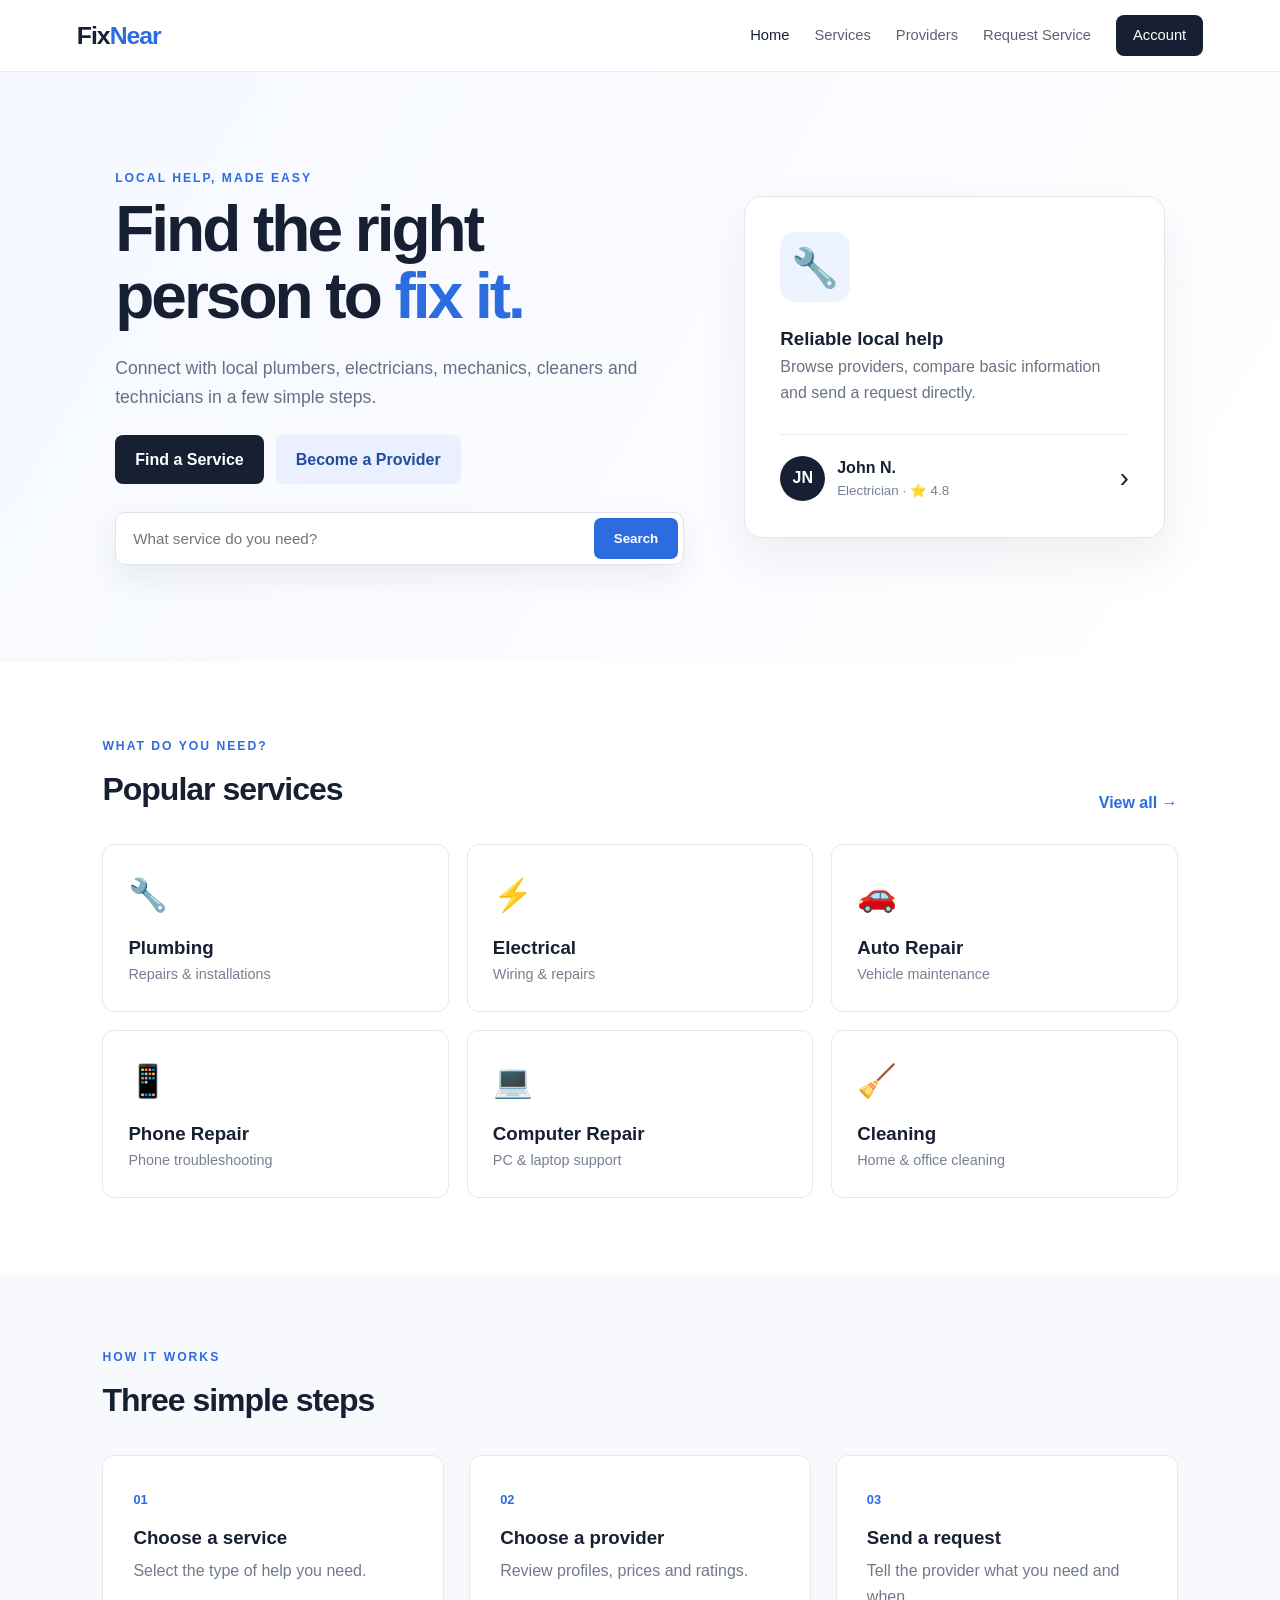
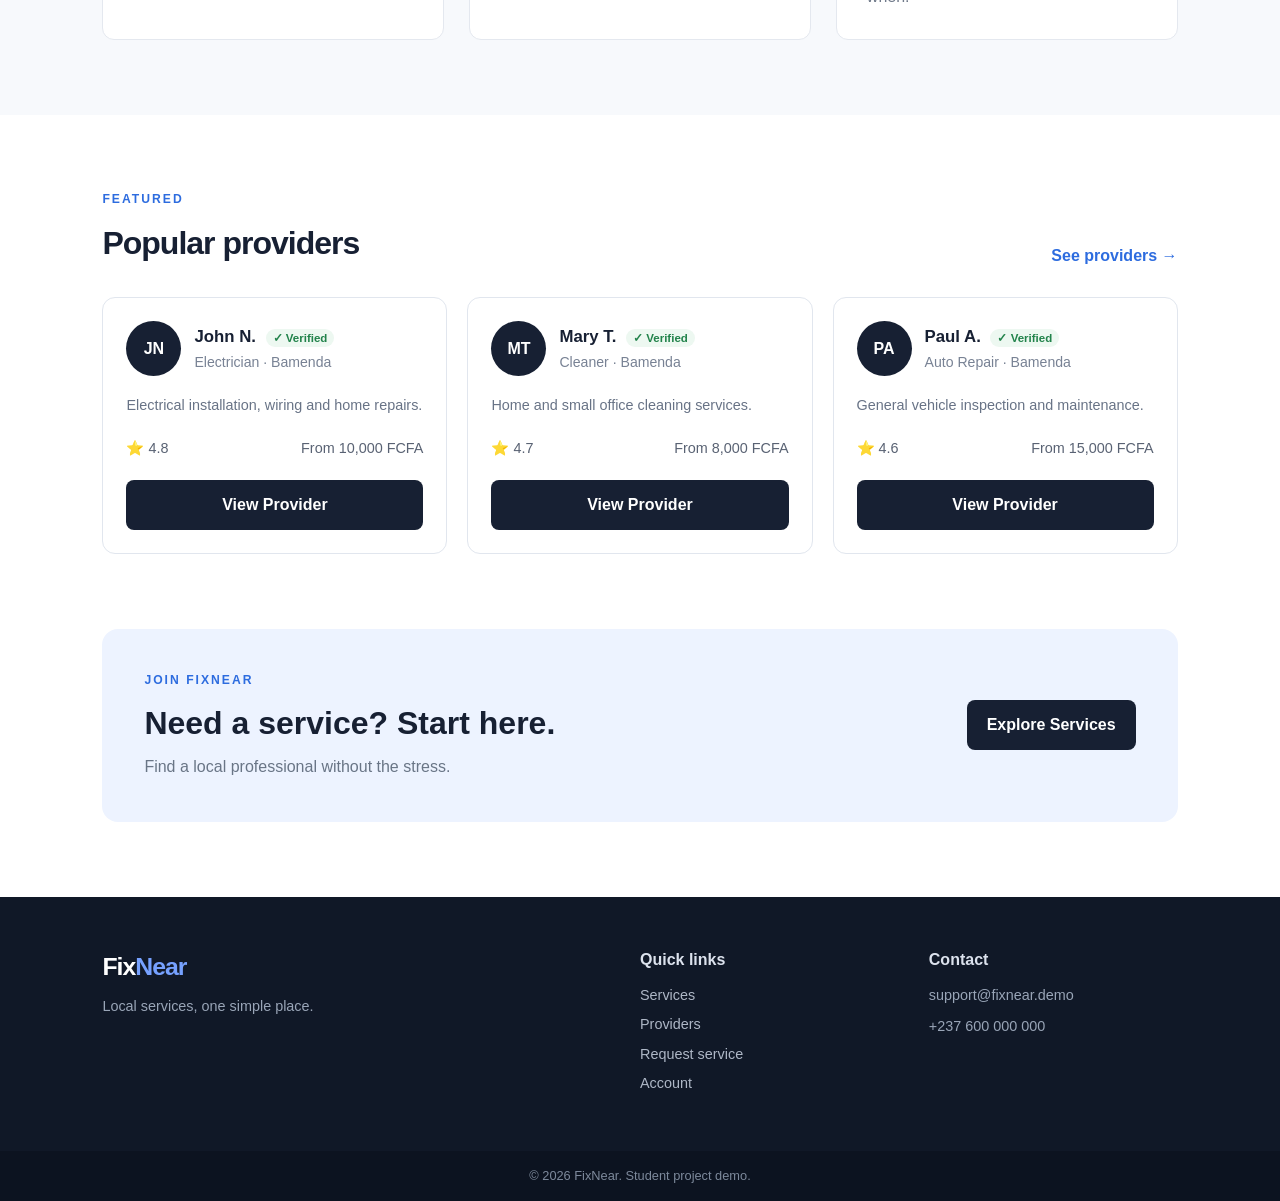
==== index.html @ 838c990a "Cyril: i am done with the homepage" ====
<!DOCTYPE html>
<html lang="en">
<head>
  <meta charset="UTF-8">
  <meta name="viewport" content="width=device-width, initial-scale=1.0">
  <meta name="description" content="FixNear - Find reliable local service providers near you.">
  <title>FixNear | Find Local Service Providers</title>
  <link rel="stylesheet" href="css/style.css">
</head>
<body>

<header class="navbar">
  <a class="logo" href="index.html">Fix<span>Near</span></a>

  <button class="menu-toggle" id="menuToggle" aria-label="Open navigation">☰</button>

  <nav id="navMenu">
    <!-- These links stay here so the other team members can add their pages later. -->
    <a class="active" href="index.html">Home</a>
    <a href="services.html">Services</a>
    <a href="providers.html">Providers</a>
    <a href="request.html">Request Service</a>
    <a href="account.html" class="nav-btn">Account</a>
  </nav>
</header>

<main>

  <section class="hero">
    <div class="hero-content">
      <p class="eyebrow">LOCAL HELP, MADE EASY</p>
      <h1>Find the right person to <span>fix it.</span></h1>
      <p class="hero-text">
        Connect with local plumbers, electricians, mechanics, cleaners
        and technicians in a few simple steps.
      </p>

      <div class="hero-actions">
        <a href="services.html" class="btn primary">Find a Service</a>
        <a href="account.html?mode=provider" class="btn secondary">Become a Provider</a>
      </div>

      <div class="search-box">
        <input id="homeSearch" type="text" placeholder="What service do you need?">
        <button id="homeSearchBtn">Search</button>
      </div>
    </div>

    <div class="hero-card">
      <div class="mini-icon">🔧</div>
      <h3>Reliable local help</h3>
      <p>Browse providers, compare basic information and send a request directly.</p>

      <div class="mini-provider">
        <div class="avatar">JN</div>
        <div>
          <strong>John N.</strong>
          <small>Electrician · ⭐ 4.8</small>
        </div>
        <span>›</span>
      </div>
    </div>
  </section>

  <section class="section">
    <div class="section-heading">
      <div>
        <p class="eyebrow">WHAT DO YOU NEED?</p>
        <h2>Popular services</h2>
      </div>
      <a href="services.html">View all →</a>
    </div>

    <div class="service-grid">
      <a class="service-card" href="providers.html?service=Plumbing">
        <span>🔧</span>
        <h3>Plumbing</h3>
        <p>Repairs & installations</p>
      </a>

      <a class="service-card" href="providers.html?service=Electrical">
        <span>⚡</span>
        <h3>Electrical</h3>
        <p>Wiring & repairs</p>
      </a>

      <a class="service-card" href="providers.html?service=Auto%20Repair">
        <span>🚗</span>
        <h3>Auto Repair</h3>
        <p>Vehicle maintenance</p>
      </a>

      <a class="service-card" href="providers.html?service=Phone%20Repair">
        <span>📱</span>
        <h3>Phone Repair</h3>
        <p>Phone troubleshooting</p>
      </a>

      <a class="service-card" href="providers.html?service=Computer%20Repair">
        <span>💻</span>
        <h3>Computer Repair</h3>
        <p>PC & laptop support</p>
      </a>

      <a class="service-card" href="providers.html?service=Cleaning">
        <span>🧹</span>
        <h3>Cleaning</h3>
        <p>Home & office cleaning</p>
      </a>
    </div>
  </section>

  <section class="section light">
    <div class="section-heading">
      <div>
        <p class="eyebrow">HOW IT WORKS</p>
        <h2>Three simple steps</h2>
      </div>
    </div>

    <div class="steps">
      <div class="step">
        <b>01</b>
        <h3>Choose a service</h3>
        <p>Select the type of help you need.</p>
      </div>

      <div class="step">
        <b>02</b>
        <h3>Choose a provider</h3>
        <p>Review profiles, prices and ratings.</p>
      </div>

      <div class="step">
        <b>03</b>
        <h3>Send a request</h3>
        <p>Tell the provider what you need and when.</p>
      </div>
    </div>
  </section>

  <section class="section">
    <div class="section-heading">
      <div>
        <p class="eyebrow">FEATURED</p>
        <h2>Popular providers</h2>
      </div>
      <a href="providers.html">See providers →</a>
    </div>

    <div class="provider-grid">

      <article class="provider-card">
        <div class="provider-top">
          <div class="avatar">JN</div>
          <div>
            <h3>John N. <span class="verified">✓ Verified</span></h3>
            <p class="muted">Electrician · Bamenda</p>
          </div>
        </div>
        <p class="provider-description">Electrical installation, wiring and home repairs.</p>
        <div class="provider-info">
          <span>⭐ 4.8</span>
          <span>From 10,000 FCFA</span>
        </div>
        <a href="providers.html?provider=1" class="btn primary full">View Provider</a>
      </article>

      <article class="provider-card">
        <div class="provider-top">
          <div class="avatar">MT</div>
          <div>
            <h3>Mary T. <span class="verified">✓ Verified</span></h3>
            <p class="muted">Cleaner · Bamenda</p>
          </div>
        </div>
        <p class="provider-description">Home and small office cleaning services.</p>
        <div class="provider-info">
          <span>⭐ 4.7</span>
          <span>From 8,000 FCFA</span>
        </div>
        <a href="providers.html?provider=2" class="btn primary full">View Provider</a>
      </article>

      <article class="provider-card">
        <div class="provider-top">
          <div class="avatar">PA</div>
          <div>
            <h3>Paul A. <span class="verified">✓ Verified</span></h3>
            <p class="muted">Auto Repair · Bamenda</p>
          </div>
        </div>
        <p class="provider-description">General vehicle inspection and maintenance.</p>
        <div class="provider-info">
          <span>⭐ 4.6</span>
          <span>From 15,000 FCFA</span>
        </div>
        <a href="providers.html?provider=3" class="btn primary full">View Provider</a>
      </article>

    </div>
  </section>

  <section class="cta">
    <div>
      <p class="eyebrow">JOIN FIXNEAR</p>
      <h2>Need a service? Start here.</h2>
      <p>Find a local professional without the stress.</p>
    </div>
    <a href="services.html" class="btn primary">Explore Services</a>
  </section>

</main>

<footer>
  <div>
    <a class="logo footer-logo" href="index.html">Fix<span>Near</span></a>
    <p>Local services, one simple place.</p>
  </div>

  <div>
    <strong>Quick links</strong>
    <a href="services.html">Services</a>
    <a href="providers.html">Providers</a>
    <a href="request.html">Request service</a>
    <a href="account.html">Account</a>
  </div>

  <div>
    <strong>Contact</strong>
    <p>support@fixnear.demo</p>
    <p>+237 600 000 000</p>
  </div>
</footer>

<div class="copyright">© 2026 FixNear. Student project demo.</div>

<script src="js/script.js"></script>
</body>
</html>
---- css/style.css ----
* {
  box-sizing: border-box;
  margin: 0;
  padding: 0;
}

html {
  scroll-behavior: smooth;
}

body {
  font-family: Inter, Arial, sans-serif;
  color: #172033;
  background: #fff;
  line-height: 1.6;
}

a {
  text-decoration: none;
  color: inherit;
}

.navbar {
  height: 72px;
  display: flex;
  align-items: center;
  justify-content: space-between;
  padding: 0 6%;
  border-bottom: 1px solid #e8ebf0;
  background: #fff;
  position: sticky;
  top: 0;
  z-index: 100;
}

.logo {
  font-size: 1.55rem;
  font-weight: 800;
  letter-spacing: -1px;
}

.logo span {
  color: #2d6cdf;
}

.navbar nav {
  display: flex;
  align-items: center;
  gap: 25px;
}

.navbar nav a {
  font-size: .92rem;
  color: #596273;
}

.navbar nav a:hover,
.navbar nav a.active {
  color: #172033;
}

.nav-btn {
  padding: 9px 17px !important;
  background: #172033;
  color: #fff !important;
  border-radius: 8px;
}

.menu-toggle {
  display: none;
  border: 0;
  background: none;
  font-size: 1.5rem;
  cursor: pointer;
}

.hero {
  min-height: 590px;
  background: linear-gradient(120deg, #f5f8ff, #fff);
  display: grid;
  grid-template-columns: 1.15fr .85fr;
  gap: 60px;
  align-items: center;
  padding: 70px 9%;
}

.hero h1 {
  font-size: clamp(2.7rem, 5vw, 4.8rem);
  line-height: 1.05;
  letter-spacing: -3px;
  max-width: 700px;
}

.hero h1 span {
  color: #2d6cdf;
}

.hero-text {
  font-size: 1.1rem;
  color: #667085;
  max-width: 600px;
  margin: 24px 0;
}

.eyebrow {
  font-size: .76rem;
  font-weight: 800;
  letter-spacing: 2px;
  color: #2d6cdf;
  margin-bottom: 8px;
}

.hero-actions {
  display: flex;
  gap: 12px;
  margin-bottom: 28px;
}

.btn {
  display: inline-block;
  border: 0;
  border-radius: 8px;
  padding: 12px 20px;
  font-weight: 700;
  cursor: pointer;
  text-align: center;
}

.primary {
  background: #172033;
  color: #fff;
}

.secondary {
  background: #eaf0ff;
  color: #214d9f;
}

.full {
  width: 100%;
}

.search-box {
  display: flex;
  background: #fff;
  border: 1px solid #e0e5ed;
  border-radius: 10px;
  padding: 5px;
  max-width: 570px;
  box-shadow: 0 12px 30px rgba(23, 32, 51, .07);
}

.search-box input {
  flex: 1;
  border: 0;
  padding: 12px;
  outline: 0;
  font-size: .95rem;
}

.search-box button {
  border: 0;
  border-radius: 7px;
  background: #2d6cdf;
  color: #fff;
  padding: 0 20px;
  font-weight: 700;
  cursor: pointer;
}

.hero-card {
  background: #fff;
  border: 1px solid #e2e7ef;
  border-radius: 18px;
  padding: 35px;
  box-shadow: 0 20px 50px rgba(23, 32, 51, .07);
}

.mini-icon {
  font-size: 2.4rem;
  background: #eef4ff;
  width: 70px;
  height: 70px;
  display: grid;
  place-items: center;
  border-radius: 15px;
  margin-bottom: 22px;
}

.hero-card p {
  color: #687386;
}

.mini-provider {
  margin-top: 28px;
  border-top: 1px solid #e9edf3;
  padding-top: 20px;
  display: flex;
  align-items: center;
  gap: 12px;
}

.mini-provider span {
  margin-left: auto;
  font-size: 1.7rem;
}

.avatar {
  width: 45px;
  height: 45px;
  border-radius: 50%;
  background: #172033;
  color: #fff;
  display: grid;
  place-items: center;
  font-weight: 800;
}

.mini-provider small {
  display: block;
  color: #758093;
}

.section {
  padding: 75px 8%;
}

.section.light {
  background: #f7f9fc;
}

.section-heading {
  display: flex;
  justify-content: space-between;
  align-items: end;
  margin-bottom: 28px;
}

.section-heading h2 {
  font-size: 2rem;
  letter-spacing: -1px;
}

.section-heading > a {
  color: #2d6cdf;
  font-weight: 700;
}

.service-grid {
  display: grid;
  grid-template-columns: repeat(3, 1fr);
  gap: 18px;
}

.service-card {
  padding: 25px;
  background: #fff;
  border: 1px solid #e3e7ee;
  border-radius: 12px;
  transition: .2s;
}

.service-card:hover {
  transform: translateY(-3px);
  box-shadow: 0 12px 25px rgba(23, 32, 51, .06);
}

.service-card span {
  font-size: 2rem;
}

.service-card h3 {
  margin-top: 12px;
}

.service-card p {
  color: #758093;
  font-size: .9rem;
}

.steps {
  display: grid;
  grid-template-columns: repeat(3, 1fr);
  gap: 25px;
}

.step {
  background: #fff;
  border: 1px solid #e4e8ef;
  padding: 30px;
  border-radius: 12px;
}

.step b {
  color: #2d6cdf;
  font-size: .8rem;
}

.step h3 {
  margin: 12px 0 5px;
}

.step p {
  color: #707a8a;
}

.provider-grid {
  display: grid;
  grid-template-columns: repeat(3, 1fr);
  gap: 20px;
}

.provider-card {
  border: 1px solid #e1e6ee;
  border-radius: 13px;
  padding: 23px;
  background: #fff;
}

.provider-top {
  display: flex;
  align-items: center;
  gap: 13px;
}

.provider-card .avatar {
  width: 55px;
  height: 55px;
}

.provider-card h3 {
  font-size: 1.05rem;
}

.muted {
  color: #788294;
  font-size: .88rem;
}

.verified {
  font-size: .72rem;
  background: #edf8f1;
  color: #22834b;
  padding: 3px 7px;
  border-radius: 20px;
  margin-left: 5px;
}

.provider-description {
  color: #687386;
  font-size: .9rem;
  margin: 18px 0;
}

.provider-info {
  display: flex;
  justify-content: space-between;
  margin: 20px 0;
  color: #596273;
  font-size: .9rem;
}

.cta {
  margin: 0 8% 75px;
  padding: 42px;
  border-radius: 16px;
  background: #edf3ff;
  display: flex;
  justify-content: space-between;
  align-items: center;
  gap: 25px;
}

.cta h2 {
  font-size: 2rem;
  margin-bottom: 5px;
}

.cta p:last-child {
  color: #697586;
}

footer {
  background: #101827;
  color: #dce2ed;
  padding: 50px 8%;
  display: grid;
  grid-template-columns: 2fr 1fr 1fr;
  gap: 40px;
}

.footer-logo {
  color: #fff;
}

.footer-logo span {
  color: #76a1ff;
}

footer p {
  color: #99a5b7;
  font-size: .9rem;
  margin-top: 8px;
}

footer strong {
  display: block;
  margin-bottom: 12px;
}

footer a:not(.logo) {
  display: block;
  color: #aeb7c6;
  font-size: .9rem;
  margin: 6px 0;
}

.copyright {
  text-align: center;
  padding: 15px;
  background: #0c1320;
  color: #7d899b;
  font-size: .8rem;
}

@media (max-width: 800px) {
  .navbar {
    padding: 0 5%;
  }

  .menu-toggle {
    display: block;
  }

  .navbar nav {
    display: none;
    position: absolute;
    top: 72px;
    left: 0;
    right: 0;
    background: #fff;
    padding: 18px 5%;
    flex-direction: column;
    align-items: stretch;
    border-bottom: 1px solid #e4e8ef;
  }

  .navbar nav.show {
    display: flex;
  }

  .hero {
    grid-template-columns: 1fr;
    padding: 55px 6%;
    gap: 35px;
  }

  .hero h1 {
    letter-spacing: -2px;
  }

  .service-grid,
  .provider-grid,
  .steps {
    grid-template-columns: 1fr 1fr;
  }

  .cta {
    margin: 0 6% 55px;
    flex-direction: column;
    align-items: flex-start;
  }

  footer {
    grid-template-columns: 1fr 1fr;
  }

  .section {
    padding: 55px 6%;
  }
}

@media (max-width: 520px) {
  .service-grid,
  .provider-grid,
  .steps,
  footer {
    grid-template-columns: 1fr;
  }

  .hero-actions {
    flex-direction: column;
  }

  .hero-card {
    padding: 25px;
  }

  .section-heading {
    align-items: flex-start;
    gap: 10px;
    flex-direction: column;
  }

  .cta {
    padding: 30px 25px;
  }
}
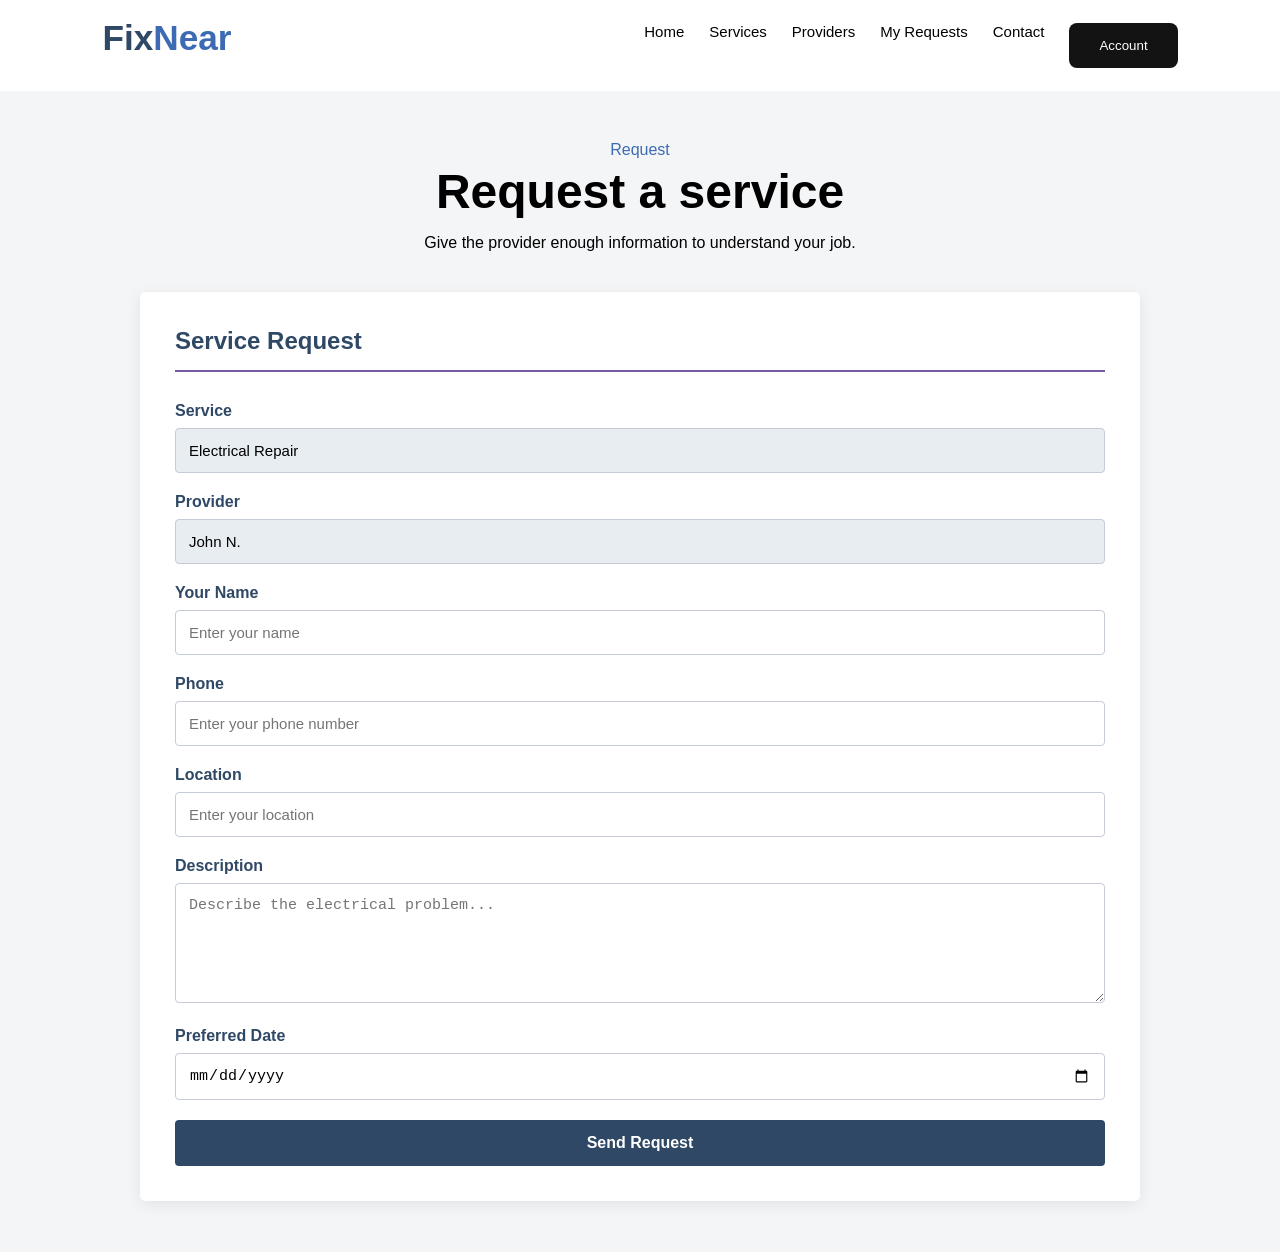
==== commit 7a857db2: "end-of-month work" ====
--- a/index.html
+++ b/index.html
@@ -1,240 +1,310 @@
 <!DOCTYPE html>
 <html lang="en">
 <head>
-  <meta charset="UTF-8">
-  <meta name="viewport" content="width=device-width, initial-scale=1.0">
-  <meta name="description" content="FixNear - Find reliable local service providers near you.">
-  <title>FixNear | Find Local Service Providers</title>
-  <link rel="stylesheet" href="css/style.css">
+    <meta charset="UTF-8">
+    <meta name="viewport" content="width=device-width, initial-scale=1.0">
+
+    <title>DORIS KEH | Service Request</title>
+
+    <link rel="stylesheet" href="style.css">
 </head>
+
 <body>
 
-<header class="navbar">
-  <a class="logo" href="index.html">Fix<span>Near</span></a>
-
-  <button class="menu-toggle" id="menuToggle" aria-label="Open navigation">☰</button>
-
-  <nav id="navMenu">
-    <!-- These links stay here so the other team members can add their pages later. -->
-    <a class="active" href="index.html">Home</a>
-    <a href="services.html">Services</a>
-    <a href="providers.html">Providers</a>
-    <a href="request.html">Request Service</a>
-    <a href="account.html" class="nav-btn">Account</a>
-  </nav>
-</header>
-
-<main>
-
-  <section class="hero">
-    <div class="hero-content">
-      <p class="eyebrow">LOCAL HELP, MADE EASY</p>
-      <h1>Find the right person to <span>fix it.</span></h1>
-      <p class="hero-text">
-        Connect with local plumbers, electricians, mechanics, cleaners
-        and technicians in a few simple steps.
-      </p>
-
-      <div class="hero-actions">
-        <a href="services.html" class="btn primary">Find a Service</a>
-        <a href="account.html?mode=provider" class="btn secondary">Become a Provider</a>
-      </div>
-
-      <div class="search-box">
-        <input id="homeSearch" type="text" placeholder="What service do you need?">
-        <button id="homeSearchBtn">Search</button>
-      </div>
-    </div>
-
-    <div class="hero-card">
-      <div class="mini-icon">🔧</div>
-      <h3>Reliable local help</h3>
-      <p>Browse providers, compare basic information and send a request directly.</p>
-
-      <div class="mini-provider">
-        <div class="avatar">JN</div>
-        <div>
-          <strong>John N.</strong>
-          <small>Electrician · ⭐ 4.8</small>
+    <!-- ================= HEADER ================= -->
+
+    <header class="header">
+
+        <div class="logo">
+            <h2>Fix<span>Near</span>
+            </h2>
+            
         </div>
-        <span>›</span>
-      </div>
-    </div>
-  </section>
-
-  <section class="section">
-    <div class="section-heading">
-      <div>
-        <p class="eyebrow">WHAT DO YOU NEED?</p>
-        <h2>Popular services</h2>
-      </div>
-      <a href="services.html">View all →</a>
-    </div>
-
-    <div class="service-grid">
-      <a class="service-card" href="providers.html?service=Plumbing">
-        <span>🔧</span>
-        <h3>Plumbing</h3>
-        <p>Repairs & installations</p>
-      </a>
-
-      <a class="service-card" href="providers.html?service=Electrical">
-        <span>⚡</span>
-        <h3>Electrical</h3>
-        <p>Wiring & repairs</p>
-      </a>
-
-      <a class="service-card" href="providers.html?service=Auto%20Repair">
-        <span>🚗</span>
-        <h3>Auto Repair</h3>
-        <p>Vehicle maintenance</p>
-      </a>
-
-      <a class="service-card" href="providers.html?service=Phone%20Repair">
-        <span>📱</span>
-        <h3>Phone Repair</h3>
-        <p>Phone troubleshooting</p>
-      </a>
-
-      <a class="service-card" href="providers.html?service=Computer%20Repair">
-        <span>💻</span>
-        <h3>Computer Repair</h3>
-        <p>PC & laptop support</p>
-      </a>
-
-      <a class="service-card" href="providers.html?service=Cleaning">
-        <span>🧹</span>
-        <h3>Cleaning</h3>
-        <p>Home & office cleaning</p>
-      </a>
-    </div>
-  </section>
-
-  <section class="section light">
-    <div class="section-heading">
-      <div>
-        <p class="eyebrow">HOW IT WORKS</p>
-        <h2>Three simple steps</h2>
-      </div>
-    </div>
-
-    <div class="steps">
-      <div class="step">
-        <b>01</b>
-        <h3>Choose a service</h3>
-        <p>Select the type of help you need.</p>
-      </div>
-
-      <div class="step">
-        <b>02</b>
-        <h3>Choose a provider</h3>
-        <p>Review profiles, prices and ratings.</p>
-      </div>
-
-      <div class="step">
-        <b>03</b>
-        <h3>Send a request</h3>
-        <p>Tell the provider what you need and when.</p>
-      </div>
-    </div>
-  </section>
-
-  <section class="section">
-    <div class="section-heading">
-      <div>
-        <p class="eyebrow">FEATURED</p>
-        <h2>Popular providers</h2>
-      </div>
-      <a href="providers.html">See providers →</a>
-    </div>
-
-    <div class="provider-grid">
-
-      <article class="provider-card">
-        <div class="provider-top">
-          <div class="avatar">JN</div>
-          <div>
-            <h3>John N. <span class="verified">✓ Verified</span></h3>
-            <p class="muted">Electrician · Bamenda</p>
-          </div>
+
+
+        <!-- Desktop Navigation -->
+        <nav class="navbar" id="navbar">
+            <a href="#">Home</a>
+            <a href="#">Services</a>
+            <a href="#">Providers</a>
+            <a href="#Requests Service">My Requests</a>
+            <a href="#">Contact</a>
+            <button class="cta-btn">Account</button>
+        </nav>
+
+
+        <!-- Hamburger Menu -->
+        <button class="hamburger" id="hamburger">
+            ☰
+        </button>
+
+    </header>
+
+
+
+    <!-- ================= MAIN ================= -->
+
+    <main class="main-container">
+         <div class="container-idear">
+        <p class="idea">Request</p>
+        <h1>Request a service </h1>
+        <p>Give the provider enough information to  understand your job.</p>
         </div>
-        <p class="provider-description">Electrical installation, wiring and home repairs.</p>
-        <div class="provider-info">
-          <span>⭐ 4.8</span>
-          <span>From 10,000 FCFA</span>
-        </div>
-        <a href="providers.html?provider=1" class="btn primary full">View Provider</a>
-      </article>
-
-      <article class="provider-card">
-        <div class="provider-top">
-          <div class="avatar">MT</div>
-          <div>
-            <h3>Mary T. <span class="verified">✓ Verified</span></h3>
-            <p class="muted">Cleaner · Bamenda</p>
-          </div>
-        </div>
-        <p class="provider-description">Home and small office cleaning services.</p>
-        <div class="provider-info">
-          <span>⭐ 4.7</span>
-          <span>From 8,000 FCFA</span>
-        </div>
-        <a href="providers.html?provider=2" class="btn primary full">View Provider</a>
-      </article>
-
-      <article class="provider-card">
-        <div class="provider-top">
-          <div class="avatar">PA</div>
-          <div>
-            <h3>Paul A. <span class="verified">✓ Verified</span></h3>
-            <p class="muted">Auto Repair · Bamenda</p>
-          </div>
-        </div>
-        <p class="provider-description">General vehicle inspection and maintenance.</p>
-        <div class="provider-info">
-          <span>⭐ 4.6</span>
-          <span>From 15,000 FCFA</span>
-        </div>
-        <a href="providers.html?provider=3" class="btn primary full">View Provider</a>
-      </article>
-
-    </div>
-  </section>
-
-  <section class="cta">
-    <div>
-      <p class="eyebrow">JOIN FIXNEAR</p>
-      <h2>Need a service? Start here.</h2>
-      <p>Find a local professional without the stress.</p>
-    </div>
-    <a href="services.html" class="btn primary">Explore Services</a>
-  </section>
-
-</main>
-
-<footer>
-  <div>
-    <a class="logo footer-logo" href="index.html">Fix<span>Near</span></a>
-    <p>Local services, one simple place.</p>
-  </div>
-
-  <div>
-    <strong>Quick links</strong>
-    <a href="services.html">Services</a>
-    <a href="providers.html">Providers</a>
-    <a href="request.html">Request service</a>
-    <a href="account.html">Account</a>
-  </div>
-
-  <div>
-    <strong>Contact</strong>
-    <p>support@fixnear.demo</p>
-    <p>+237 600 000 000</p>
-  </div>
-</footer>
-
-<div class="copyright">© 2026 FixNear. Student project demo.</div>
-
-<script src="js/script.js"></script>
+
+
+        <!-- SERVICE REQUEST SECTION -->
+
+        <section class="request-section">
+
+            <h1>Service Request</h1>
+
+            <div class="title-line"></div>
+
+
+            <form id="requestForm">
+
+
+                <!-- Service -->
+
+                <div class="form-group">
+
+                    <label for="service">
+                        Service
+                    </label>
+
+                    <input
+                        type="text"
+                        id="service"
+                        value="Electrical Repair"
+                        readonly
+                    >
+
+                </div>
+
+
+
+                <!-- Provider -->
+
+                <div class="form-group">
+
+                    <label for="provider">
+                        Provider
+                    </label>
+
+                    <input
+                        type="text"
+                        id="provider"
+                        value="John N."
+                        readonly
+                    >
+
+                </div>
+
+
+
+                <!-- Name -->
+
+                <div class="form-group">
+
+                    <label for="name">
+                        Your Name
+                    </label>
+
+                    <input
+                        type="text"
+                        id="name"
+                        placeholder="Enter your name"
+                        required
+                    >
+
+                </div>
+
+
+
+                <!-- Phone -->
+
+                <div class="form-group">
+
+                    <label for="phone">
+                        Phone
+                    </label>
+
+                    <input
+                        type="tel"
+                        id="phone"
+                        placeholder="Enter your phone number"
+                        required
+                    >
+
+                </div>
+
+
+
+                <!-- Location -->
+
+                <div class="form-group">
+
+                    <label for="location">
+                        Location
+                    </label>
+
+                    <input
+                        type="text"
+                        id="location"
+                        placeholder="Enter your location"
+                        required
+                    >
+
+                </div>
+
+
+
+                <!-- Description -->
+
+                <div class="form-group">
+
+                    <label for="description">
+                        Description
+                    </label>
+
+                    <textarea
+                        id="description"
+                        placeholder="Describe the electrical problem..."
+                        required
+                    ></textarea>
+
+                </div>
+
+
+
+                <!-- Preferred Date -->
+
+                <div class="form-group">
+
+                    <label for="date">
+                        Preferred Date
+                    </label>
+
+                    <input
+                        type="date"
+                        id="date"
+                        required
+                    >
+
+                </div>
+
+
+
+                <!-- Submit Button -->
+
+                <button
+                    type="submit"
+                    class="send-button"
+                    id="submitButton"
+                >
+                    Send Request
+                </button>
+
+
+            </form>
+
+
+            <!-- Success Message -->
+
+            <div
+                class="success-message"
+                id="successMessage"
+            >
+                ✅ Request sent successfully!
+            </div>
+
+
+        </section>
+
+
+
+        <!-- ================= MY REQUESTS ================= -->
+
+        <section
+            class="my-requests"
+            id="myRequests"
+        >
+
+            <h2>My Requests</h2>
+
+            <div class="title-line"></div>
+
+
+            <div class="request-card">
+
+
+                <div class="request-card-header">
+
+                    <h3 id="displayService">
+                        Electrical Repair
+                    </h3>
+
+
+                    <span class="pending">
+                        Pending
+                    </span>
+
+                </div>
+
+
+
+                <div class="request-info">
+
+                    <p>
+                        <strong>Provider:</strong>
+
+                        <span id="displayProvider">
+                            John N.
+                        </span>
+                    </p>
+
+
+                    <p>
+                        <strong>Name:</strong>
+
+                        <span id="displayName"></span>
+                    </p>
+
+
+                    <p>
+                        <strong>Phone:</strong>
+
+                        <span id="displayPhone"></span>
+                    </p>
+
+
+                    <p>
+                        <strong>Location:</strong>
+
+                        <span id="displayLocation"></span>
+                    </p>
+
+
+                    <p>
+                        <strong>Preferred Date:</strong>
+
+                        <span id="displayDate"></span>
+                    </p>
+
+                </div>
+
+
+            </div>
+
+        </section>
+
+
+    </main>
+
+
+    <!-- JavaScript -->
+
+    <script src="index.js"></script>
+
 </body>
-</html>
+</html>
--- a/style.css
+++ b/style.css
@@ -0,0 +1,520 @@
+/* =========================
+   GENERAL STYLING
+========================= */
+
+* {
+    margin: 0;
+    padding: 0;
+    box-sizing: border-box;
+}
+
+
+body {
+    font-family: Arial, sans-serif;
+    background-color: #f4f5f7;
+    color: #2f4865;
+}
+
+
+/* =========================
+   HEADER
+========================= */
+
+.header {
+    background-color: white;
+
+    color:black;
+
+    padding: 18px 8%;
+
+    display: flex;
+
+    justify-content: space-between;
+
+    align-items: center;
+
+    position: relative;
+}
+
+
+/* Logo */
+
+.logo h2 {
+     font-size: 2.2rem;
+    font-weight: bold;
+    
+}
+
+
+.logo span {
+    color: #3d6bb3;
+    
+}
+
+
+/* =========================
+   NAVIGATION
+========================= */
+
+.navbar {
+    display: flex;
+    gap: 25px;
+}
+
+
+.navbar a {
+    color: black;
+
+    text-decoration: none;
+
+    font-size: 15px;
+
+    transition: 0.3s;
+}
+
+
+.navbar a:hover {
+    color: #cbb8e8;
+}
+.cta-btn{
+    background-color: rgb(19, 19, 20);
+    color: white;
+    padding: 15px 30px;
+    border: none;
+    border-radius: 8px;
+    
+
+}
+
+
+/* =========================
+   HAMBURGER MENU
+========================= */
+
+/* Hidden on desktop */
+
+.hamburger {
+    display: none;
+
+    background: transparent;
+
+    border: none;
+
+    color:bl;
+
+    font-size: 30px;
+
+    cursor: pointer;
+}
+
+
+/* =========================
+   MAIN CONTAINER
+========================= */
+
+.main-container {
+    width: 90%;
+    max-width: 1000px;
+
+    margin: 50px auto;
+}
+.container-idear{
+    display: flex;
+    flex-direction: column;
+    justify-content: center;
+    align-items: center;
+    margin-bottom: 40px;
+    color: black;
+}
+.idea{
+     color: #3d6bb3;
+     margin-bottom: 5px;
+
+}
+.container-idear h1{
+    font-size: 3rem;
+    font-weight: bold;
+    color: black;
+    
+}
+
+
+
+/* =========================
+   SECTIONS
+========================= */
+
+.request-section,
+.my-requests {
+
+    background-color: white;
+
+    padding: 35px;
+
+    margin-bottom: 35px;
+
+    border-radius: 5px;
+
+    box-shadow: 0 3px 15px rgba(0, 0, 0, 0.08);
+}
+
+
+h1,
+h2 {
+    color: #2f4865;
+
+    margin-bottom: 15px;
+}
+
+
+/* Purple line */
+
+.title-line {
+
+    width: 100%;
+
+    height: 2px;
+
+    background-color: #755a9f;
+
+    margin-bottom: 30px;
+}
+
+
+/* =========================
+   FORM
+========================= */
+
+.form-group {
+    margin-bottom: 20px;
+}
+
+
+label {
+
+    display: block;
+
+    margin-bottom: 8px;
+
+    font-weight: bold;
+
+    color: #2f4865;
+}
+
+
+input,
+textarea {
+
+    width: 100%;
+
+    padding: 13px;
+
+    border: 1px solid #c5ccd5;
+
+    border-radius: 4px;
+
+    font-size: 15px;
+
+    outline: none;
+}
+
+
+input:focus,
+textarea:focus {
+
+    border-color: #755a9f;
+}
+
+
+/* Service and Provider fields */
+
+input[readonly] {
+
+    background-color: #e8edf2;
+
+    font-weight: 500;
+}
+
+
+/* Textarea */
+
+textarea {
+
+    height: 120px;
+
+    resize: vertical;
+}
+
+
+/* =========================
+   SEND BUTTON
+========================= */
+
+.send-button {
+
+    width: 100%;
+
+    padding: 14px;
+
+    border: none;
+
+    border-radius: 4px;
+
+    background-color: #2f4865;
+
+    color: white;
+
+    font-size: 16px;
+
+    font-weight: bold;
+
+    cursor: pointer;
+
+    transition: 0.3s;
+}
+
+
+.send-button:hover {
+
+    background-color: #755a9f;
+}
+
+
+.send-button:disabled {
+
+    opacity: 0.7;
+
+    cursor: not-allowed;
+}
+
+
+/* =========================
+   SUCCESS MESSAGE
+========================= */
+
+.success-message {
+
+    display: none;
+
+    margin-top: 20px;
+
+    padding: 15px;
+
+    background-color: #e5f2e9;
+
+    color: #2e6b42;
+
+    border-left: 5px solid #2e6b42;
+
+    border-radius: 4px;
+
+    font-weight: bold;
+}
+
+
+/* =========================
+   MY REQUESTS
+========================= */
+
+/* Hidden before form submission */
+
+.my-requests {
+    display: none;
+}
+
+
+/* Request card */
+
+.request-card {
+
+    border: 1px solid #d5dbe2;
+
+    border-radius: 5px;
+
+    overflow: hidden;
+}
+
+
+/* Request card header */
+
+.request-card-header {
+
+    background-color: #e8edf2;
+
+    padding: 18px;
+
+    display: flex;
+
+    justify-content: space-between;
+
+    align-items: center;
+}
+
+
+.request-card-header h3 {
+
+    color: #2f4865;
+}
+
+
+/* Pending status */
+
+.pending {
+
+    background-color: #fff3cd;
+
+    color: #856404;
+
+    padding: 7px 12px;
+
+    border-radius: 20px;
+
+    font-size: 13px;
+
+    font-weight: bold;
+}
+
+
+/* Request information */
+
+.request-info {
+
+    padding: 20px;
+}
+
+
+.request-info p {
+
+    padding: 10px 0;
+
+    border-bottom: 1px solid #e2e6ea;
+}
+
+
+.request-info p:last-child {
+
+    border-bottom: none;
+}
+
+
+/* =========================
+   MOBILE RESPONSIVENESS
+========================= */
+
+@media screen and (max-width: 768px) {
+
+
+    /* Show hamburger on mobile */
+
+    .hamburger {
+
+        display: block;
+    }
+
+
+    /* Hide navigation on mobile */
+
+    .navbar {
+
+        display: none;
+
+        position: absolute;
+
+        top: 100%;
+
+        left: 0;
+
+        width: 100%;
+
+        background-color: #2f4865;
+
+        flex-direction: column;
+
+        padding: 20px;
+
+        gap: 20px;
+
+        z-index: 1000;
+    }
+
+
+    /* Show navigation when hamburger is clicked */
+
+    .navbar.active {
+
+        display: flex;
+    }
+
+
+    .navbar a {
+
+        padding: 10px 0;
+
+        border-bottom: 1px solid rgba(255, 255, 255, 0.2);
+    }
+
+
+    .main-container {
+
+        width: 95%;
+
+        margin: 30px auto;
+    }
+
+
+    .request-section,
+    .my-requests {
+
+        padding: 25px 20px;
+    }
+
+}
+
+
+/* Small mobile phones */
+
+@media screen and (max-width: 500px) {
+
+
+    .header {
+
+        padding: 15px 5%;
+    }
+
+
+    .logo h2 {
+
+        font-size: 20px;
+    }
+
+
+    h1 {
+
+        font-size: 25px;
+    }
+
+
+    h2 {
+
+        font-size: 22px;
+    }
+
+
+    .request-card-header {
+
+        flex-direction: column;
+
+        align-items: flex-start;
+
+        gap: 10px;
+    }
+
+
+    input,
+    textarea,
+    .send-button {
+
+        font-size: 14px;
+    }
+
+}
